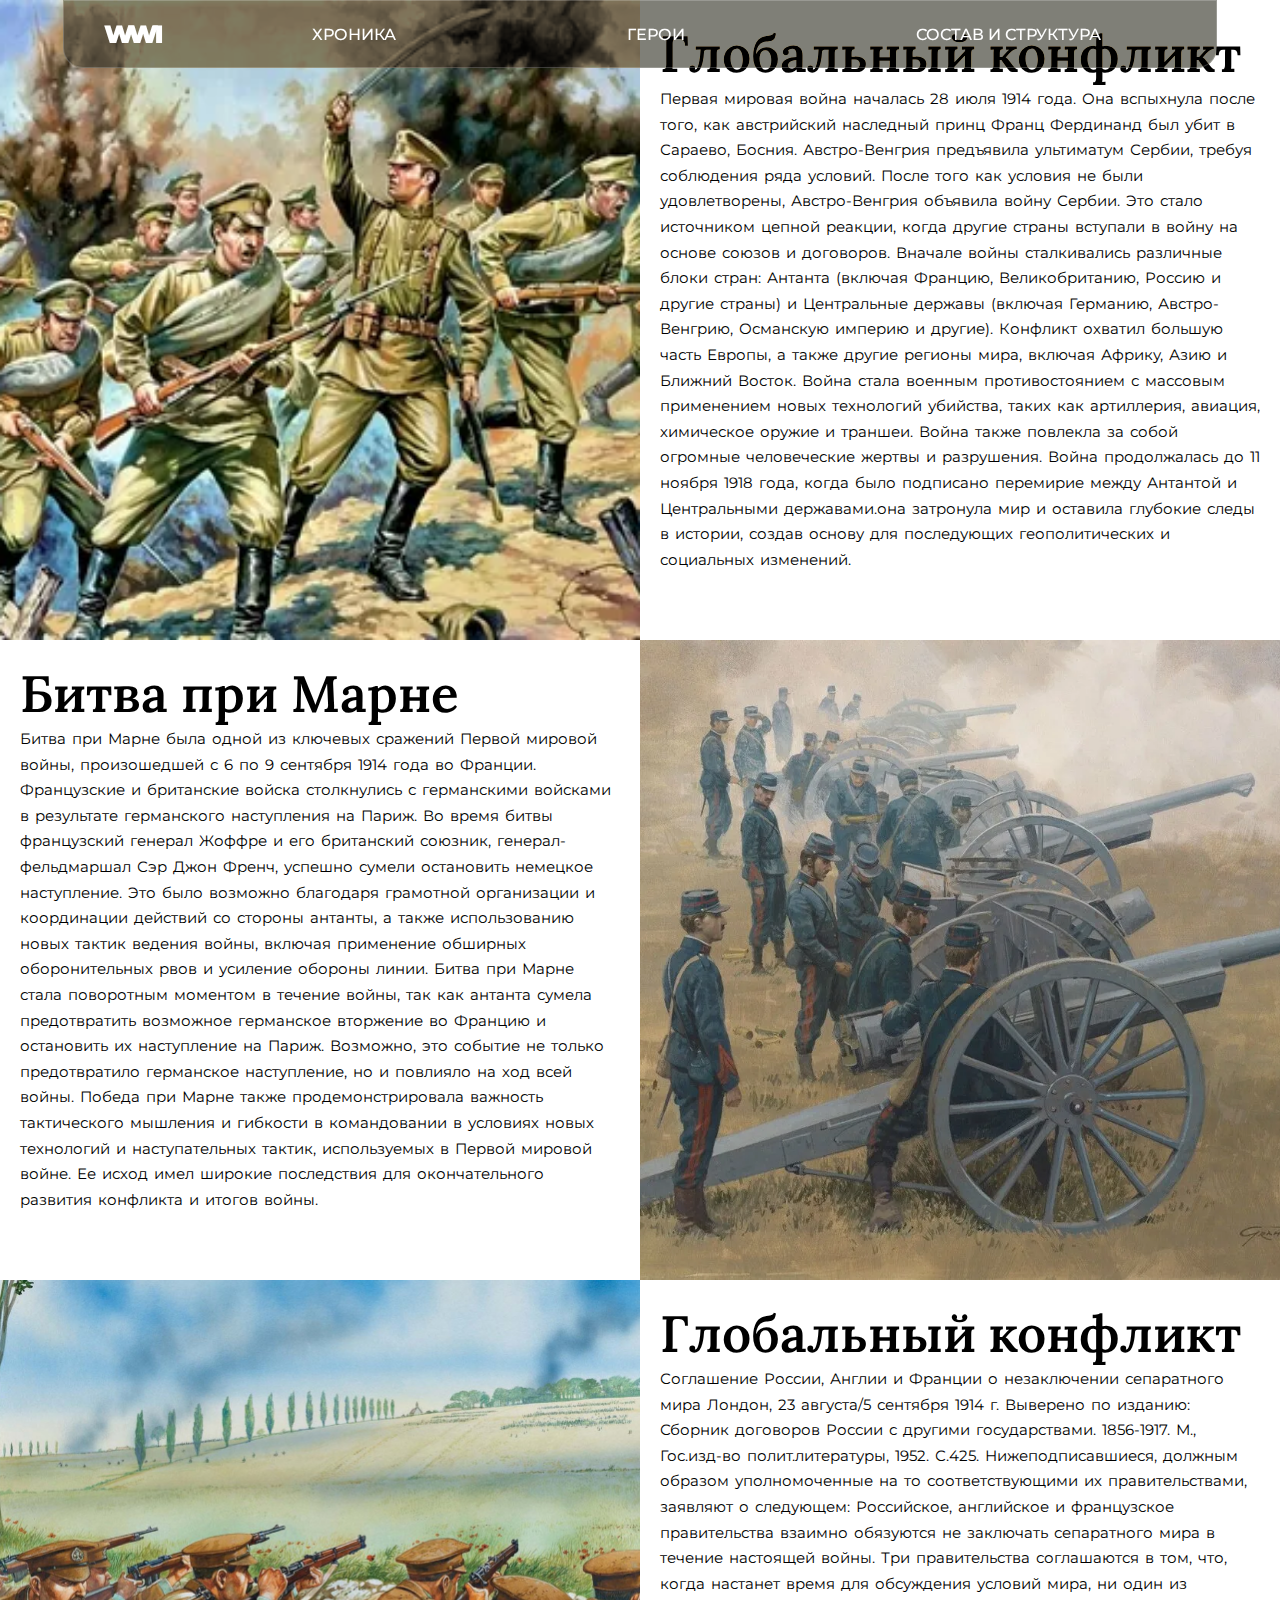
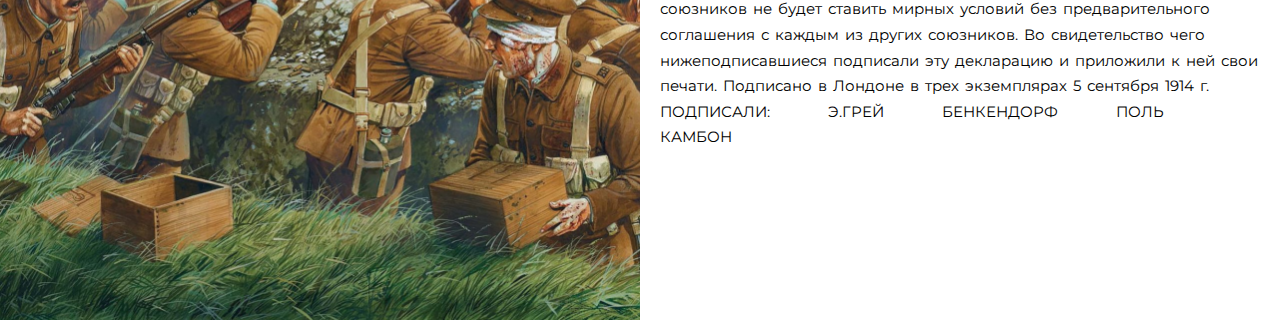
==== history/index.html @ 60f6193d "Add files via upload" ====
<!DOCTYPE html>
<html lang="ru">

<head>
    <meta charset="UTF-8">
    <meta name="viewport" content="width=device-width, initial-scale=1.0">
    <link rel="stylesheet" href="style.css">
    <link
        href="https://fonts.googleapis.com/css2?family=Lora:ital,wght@0,400..700;1,400..700&family=Montserrat:ital,wght@0,100..900;1,100..900&family=Roboto:ital,wght@0,100;0,300;0,400;0,500;0,700;0,900;1,100;1,300;1,400;1,500;1,700;1,900&display=swap"
        rel="stylesheet">
    <title>1WW</title>
</head>

<body>
    <div style="width: 100%; height: fit-content">
        
    </div>
    <div class="menu-bar">
        <span class="general-name">WW1</span>
        <div class="flex-div">
            <a class="general-bar-links" href="">хроника</a>
            <a class="general-bar-links" href="">герои</a>
            <a class="general-bar-links" href="">состав и структура</a>
        </div>
    </div>
    <div class="container">
        <div class="block">
            <div class="square">
                <div class="content photo" style="background-image: url('img/123.jpg');">

                </div>
            </div>
        </div>
        <div class="block">
            <div class="square">
                <div class="content">
                    <div class="div-indent">
                        <h2 class="zagolovok">Глобальный конфликт</h2>

                        <p class="text">Первая мировая война началась 28 июля 1914 года. Она вспыхнула после того, как

                            австрийский наследный принц Франц Фердинанд был убит в Сараево, Босния. Австро-Венгрия

                            предъявила ультиматум Сербии, требуя соблюдения ряда условий. После того как условия не

                            были удовлетворены, Австро-Венгрия объявила войну Сербии. Это стало источником цепной

                            реакции, когда другие страны вступали в войну на основе союзов и договоров.

                            Вначале войны сталкивались различные блоки стран: Антанта (включая Францию,

                            Великобританию, Россию и другие страны) и Центральные державы (включая Германию,

                            Австро-Венгрию, Османскую империю и другие). Конфликт охватил большую часть Европы, а

                            также другие регионы мира, включая Африку, Азию и Ближний Восток.

                            Война стала военным противостоянием с массовым применением новых технологий

                            убийства, таких как артиллерия, авиация, химическое оружие и траншеи. Война также

                            повлекла за собой огромные человеческие жертвы и разрушения.

                            Война продолжалась до 11 ноября 1918 года, когда было подписано перемирие между

                            Антантой и Центральными державами.она затронула мир и оставила глубокие следы в

                            истории, создав основу для последующих геополитических и социальных изменений.</p>
                    </div>
                    <!-- Содержимое второго блока -->


                </div>
            </div>
        </div>
    </div>
    <div class="container">
        <div class="block">
            <div class="square">
                <div class="content">
                    <!-- Содержимое первого блока -->
                    <div class="div-indent">
                        <h2 class="zagolovok">
                            </class>Битва при Марне</h2>
                        <p class="text">
                            Битва при Марне была одной из ключевых сражений Первой мировой войны,
                            произошедшей с 6 по 9 сентября 1914 года во Франции. Французские и
                            британские войска столкнулись с германскими войсками в результате германского
                            наступления на Париж.
                            Во время битвы французский генерал Жоффре и его британский союзник,
                            генерал-фельдмаршал Сэр Джон Френч, успешно сумели остановить немецкое
                            наступление. Это было возможно благодаря грамотной организации и
                            координации действий со стороны антанты, а также использованию новых тактик
                            ведения войны, включая применение обширных оборонительных рвов и
                            усиление обороны линии.
                            Битва при Марне стала поворотным моментом в течение войны, так как антанта
                            сумела предотвратить возможное германское вторжение во Францию и
                            остановить их наступление на Париж. Возможно, это событие не только
                            предотвратило германское наступление, но и повлияло на ход всей войны.
                            Победа при Марне также продемонстрировала важность тактического мышления
                            и гибкости в командовании в условиях новых технологий и наступательных
                            тактик, используемых в Первой мировой войне. Ее исход имел широкие
                            последствия для окончательного развития конфликта и итогов войны.</p>
                    </div>

                </div>
            </div>
        </div>
        <div class="block">
            <div class="square">
                <div class="content photo" style="background-image: url('img/123123.jpg');">
                    <!-- Содержимое второго блока -->
                </div>
            </div>
        </div>
    </div>
    <div class="container">
        <div class="block">
            <div class="square">
                <div class="content photo" style="background-image: url('img/123123123.jpg');">

                </div>
            </div>
        </div>
        <div class="block">
            <div class="square">
                <div class="content">
                    <div class="div-indent">
                        <h2 class="zagolovok">Глобальный конфликт</h2>

                        <p class="text">
                            Соглашение России, Англии и Франции

                            о незаключении сепаратного мира

                            Лондон, 23 августа/5 сентября 1914 г.

                            Выверено по изданию: Сборник договоров России с другими государствами.

                            1856-1917. М., Гос.изд-во полит.литературы, 1952. С.425. Нижеподписавшиеся,

                            должным образом уполномоченные на то соответствующими их правительствами,

                            заявляют о следующем: Российское, английское и французское правительства

                            взаимно обязуются не заключать сепаратного мира в течение настоящей войны.

                            Три правительства соглашаются в том, что, когда настанет время для обсуждения

                            условий мира, ни один из союзников не будет ставить мирных условий без

                            предварительного соглашения с каждым из других союзников. Во свидетельство

                            чего нижеподписавшиеся подписали эту декларацию и приложили к ней свои печати.

                            Подписано в Лондоне в трех экземплярах 5 сентября 1914 г.
<br>
                            <span class="signed-text"> ПОДПИСАЛИ: Э.ГРЕЙ БЕНКЕНДОРФ ПОЛЬ КАМБОН
                            </span>

                        </p>
                    </div>
                </div>
            </div>
        </div>
    </div>

</body>
</html>
---- history/style.css ----
* {
    margin: 0;
    padding: 0;
}

.container {
    display: flex;
}

.block {
    flex: 1;
}

.square {
    width: 100%;
    padding-top: 100%;
    position: relative;
}

.content {
    position: absolute;
    top: 0;
    left: 0;
    width: 100%;
    height: 100%;

}

.photo {
    background-repeat: no-repeat;
    background-size: cover;
    background-position: center;

}

.div-indent {
    padding: 20px;
}

.text {
    font-family: "Montserrat", sans-serif;
    font-size: 18px;
    line-height: 44px;
    word-spacing: 2px;
    font-size: 1.2vw;
    line-height: 2vw;
}

.zagolovok {

    font-family: "Lora", serif;
    font-size: 40px;
    font-weight: 600;
    font-size: 4vw;
}

.signed-text {
    word-spacing: 6vh;
}


.menu-bar {
    width: 90%;
    display: flex;
    margin: auto;
    backdrop-filter: sepia();
    background-color: rgba(0, 0, 0, 0.5);
    border: 1px solid rgba(255, 255, 255, 0.2);
    border-radius: 0 0 20px 20px;
    position: absolute;
    left: 50%;
    transform: translate(-50%);
    overflow: hidden;
    text-align: center;
    padding: 10px 0;
    top: 0;
    z-index: 1001;

}

.flex-div {
    display: flex;
    flex-grow: 1;
}

.general-name {
    font-family: "Montserrat", sans-serif;
    font-weight: 900;
    font-size: 25px;
    color: white;
    letter-spacing: -6px;
    margin: 8px 40px;
    text-align: left;
}

.general-bar-links {
    color: white;
    margin: auto;
    font-family: "Montserrat", sans-serif;
    font-weight: 500;
    font-size: 16px;
    text-decoration: none;
    text-transform: uppercase;
}

.general-bar-links:hover {
    text-decoration: underline;
}

.background-block {
    background-image: url('img/image.jpg');
    background-repeat: no-repeat;
    background-size: cover;
    background-position: center;
    width: 100%;
    height: 100vh;

}
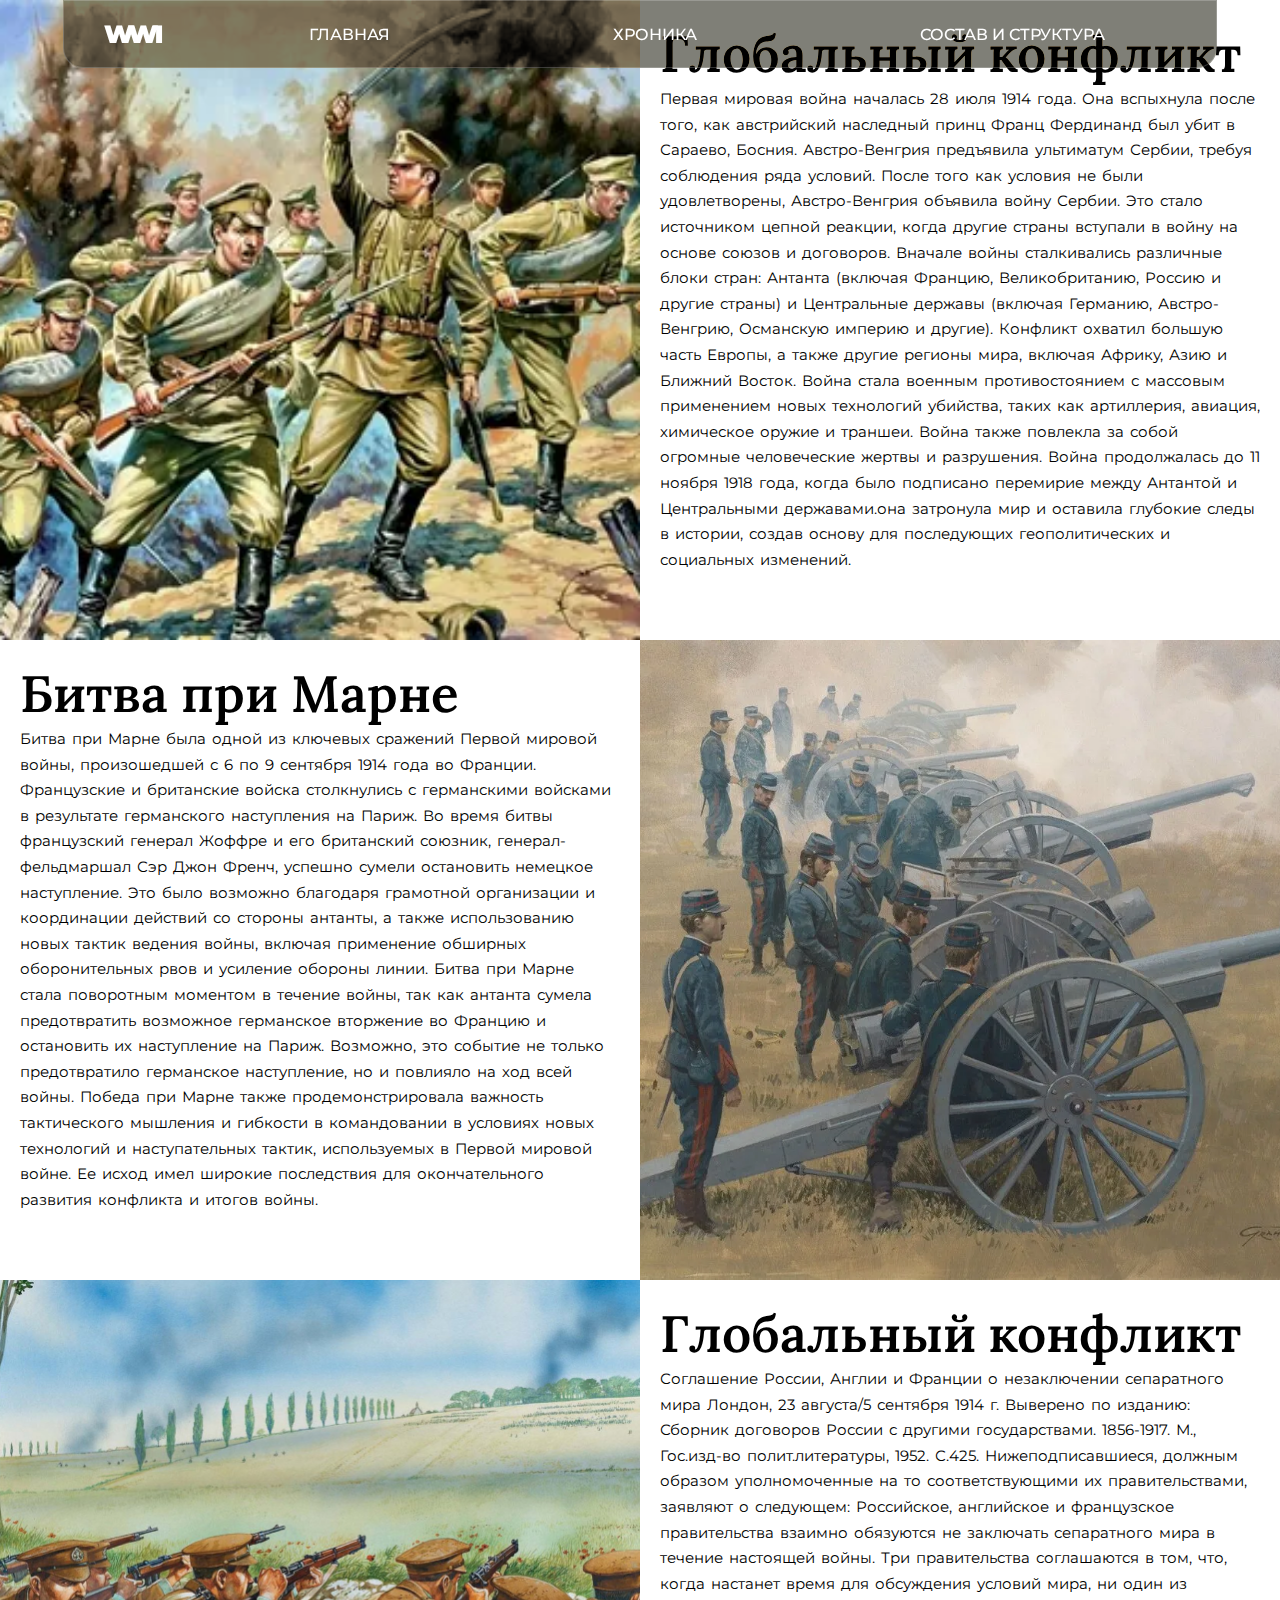
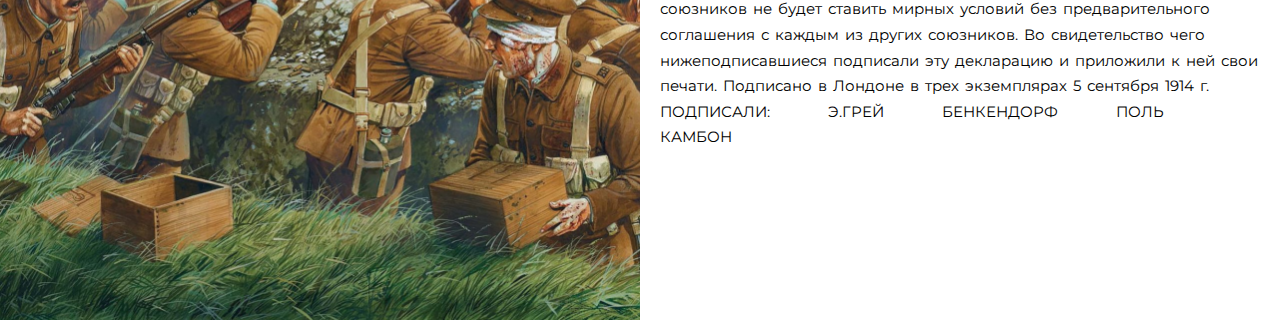
==== commit 87321643: "Add files via upload" ====
--- a/history/index.html
+++ b/history/index.html
@@ -18,9 +18,9 @@
     <div class="menu-bar">
         <span class="general-name">WW1</span>
         <div class="flex-div">
-            <a class="general-bar-links" href="">хроника</a>
-            <a class="general-bar-links" href="">герои</a>
-            <a class="general-bar-links" href="">состав и структура</a>
+            <a class="general-bar-links" href="FWW/">главная</a>
+            <a class="general-bar-links" href="FWW/obj">хроника</a>
+            <a class="general-bar-links" href="FWW/history">состав и структура</a>
         </div>
     </div>
     <div class="container">
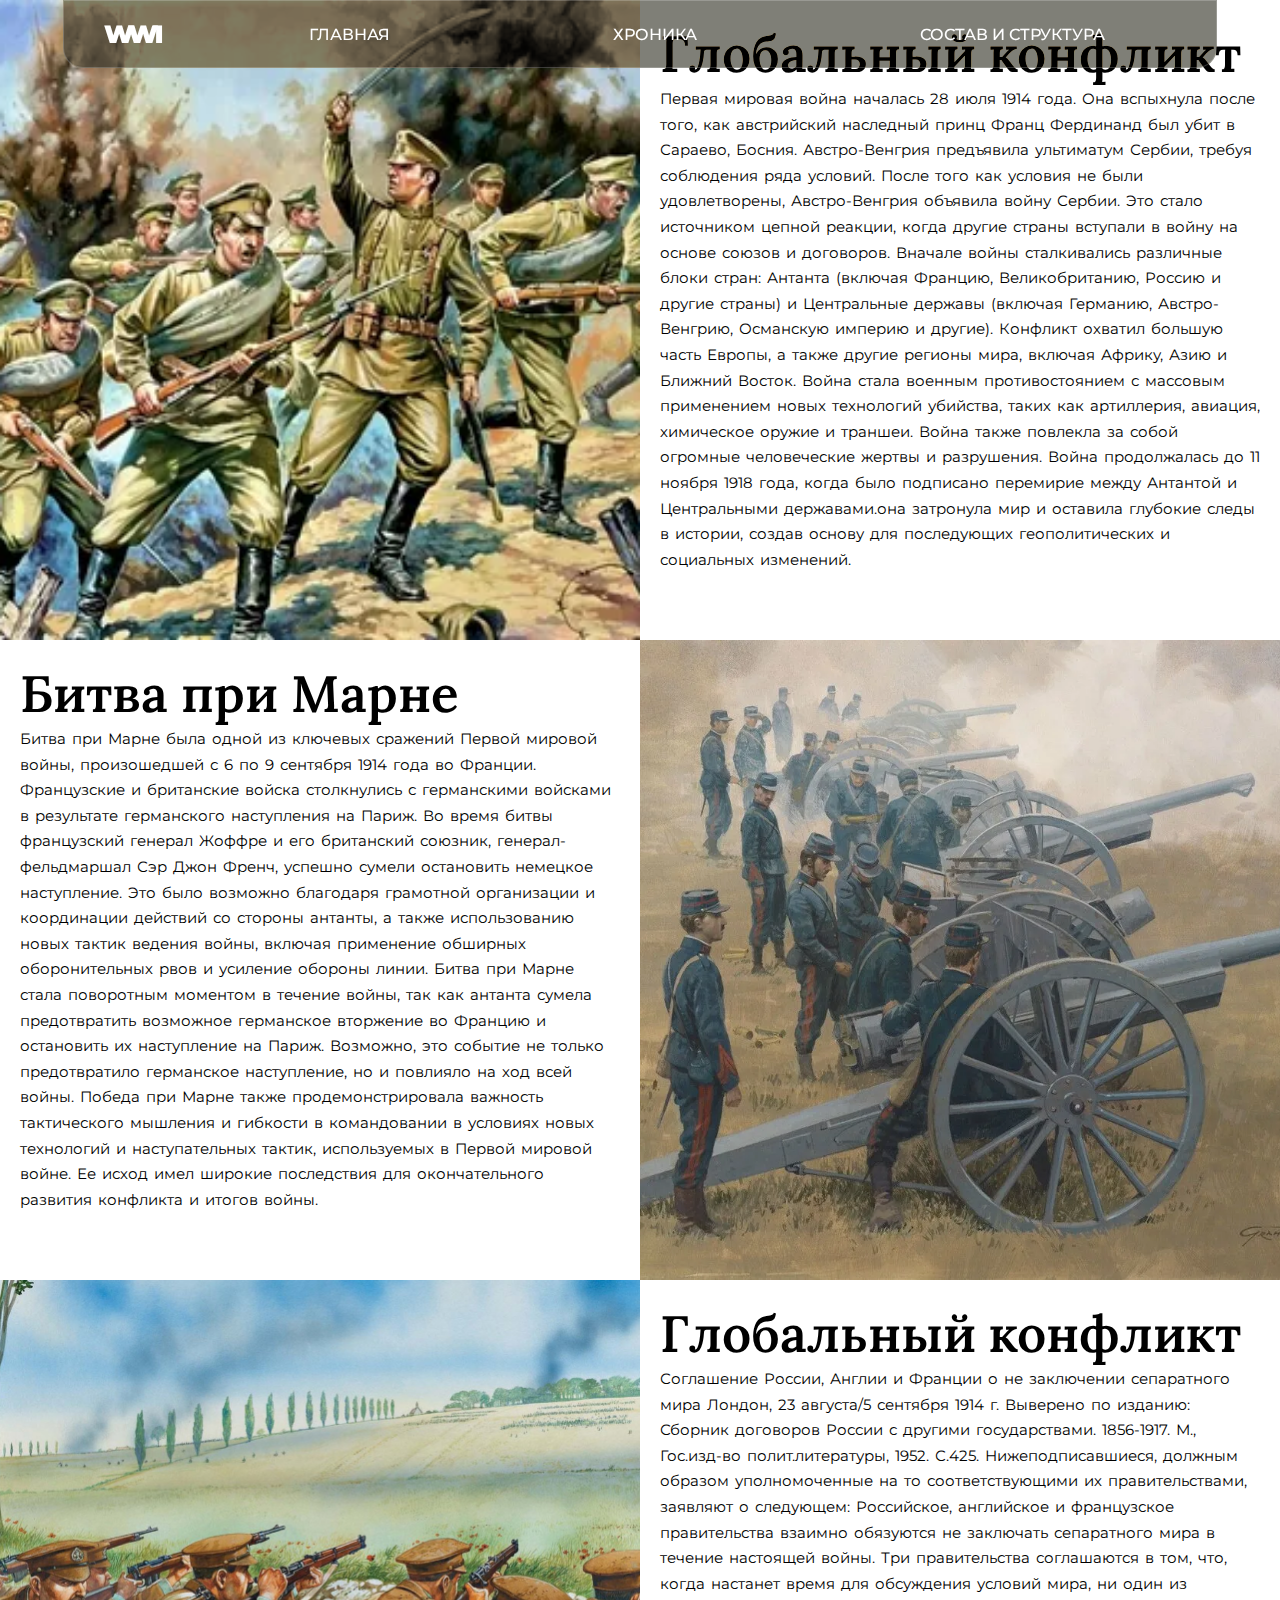
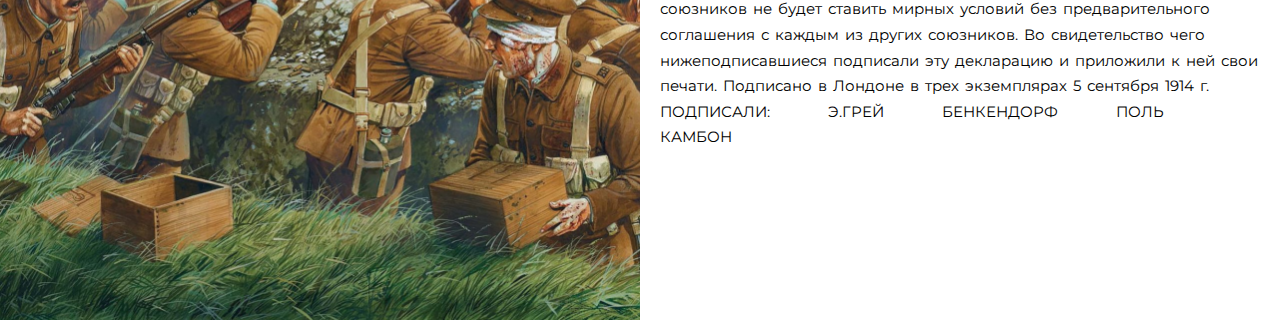
==== commit e8aff81b: "Add files via upload" ====
--- a/history/index.html
+++ b/history/index.html
@@ -8,19 +8,18 @@
     <link
         href="https://fonts.googleapis.com/css2?family=Lora:ital,wght@0,400..700;1,400..700&family=Montserrat:ital,wght@0,100..900;1,100..900&family=Roboto:ital,wght@0,100;0,300;0,400;0,500;0,700;0,900;1,100;1,300;1,400;1,500;1,700;1,900&display=swap"
         rel="stylesheet">
-    <title>1WW</title>
+    <title>История</title>
 </head>
 
 <body>
     <div style="width: 100%; height: fit-content">
-        
     </div>
     <div class="menu-bar">
         <span class="general-name">WW1</span>
         <div class="flex-div">
-            <a class="general-bar-links" href="FWW/">главная</a>
-            <a class="general-bar-links" href="FWW/obj">хроника</a>
-            <a class="general-bar-links" href="FWW/history">состав и структура</a>
+            <a class="general-bar-links" href="/FWW">главная</a>
+            <a class="general-bar-links" href="/FWW/obj">хроника</a>
+            <a class="general-bar-links" href="/FWW/history">состав и структура</a>
         </div>
     </div>
     <div class="container">
@@ -131,7 +130,7 @@
                         <p class="text">
                             Соглашение России, Англии и Франции
 
-                            о незаключении сепаратного мира
+                            о не заключении сепаратного мира
 
                             Лондон, 23 августа/5 сентября 1914 г.
 
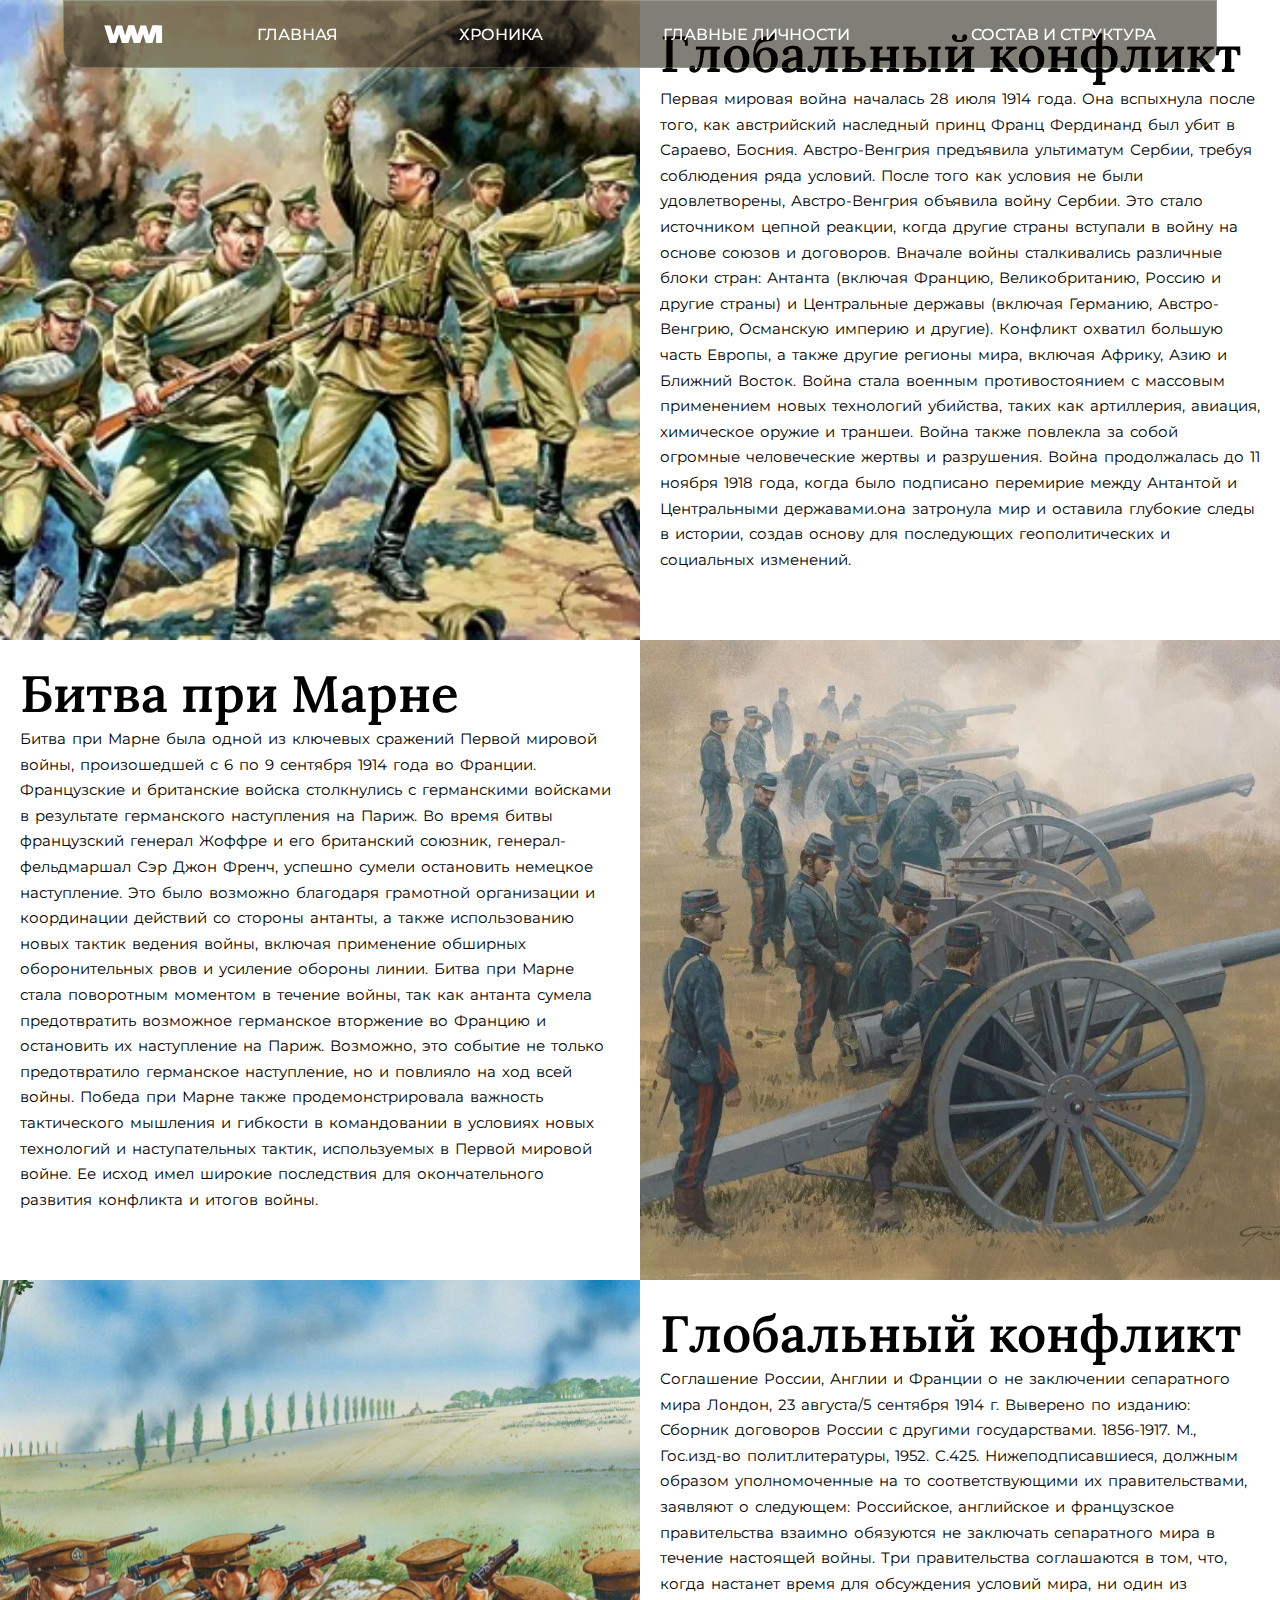
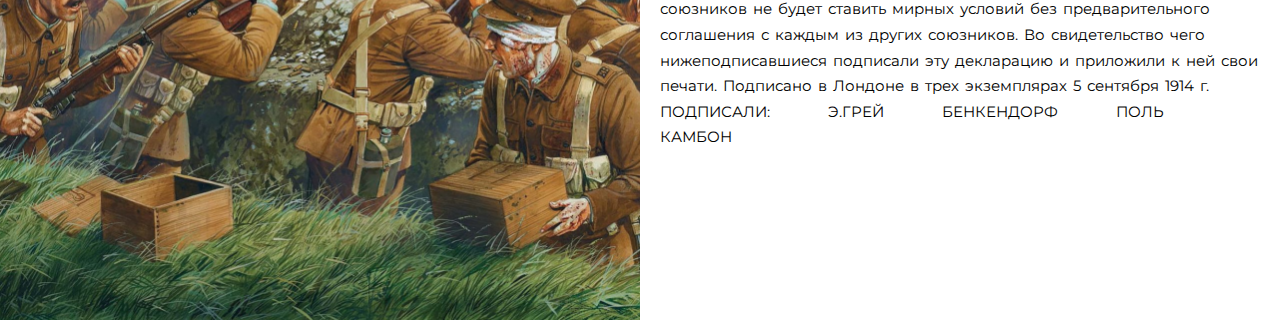
==== commit 554342c1: "Add files via upload" ====
--- a/history/index.html
+++ b/history/index.html
@@ -19,6 +19,7 @@
         <div class="flex-div">
             <a class="general-bar-links" href="/FWW">главная</a>
             <a class="general-bar-links" href="/FWW/obj">хроника</a>
+            <a class="general-bar-links" href="/FWW/characters">главные личности</a>
             <a class="general-bar-links" href="/FWW/history">состав и структура</a>
         </div>
     </div>
